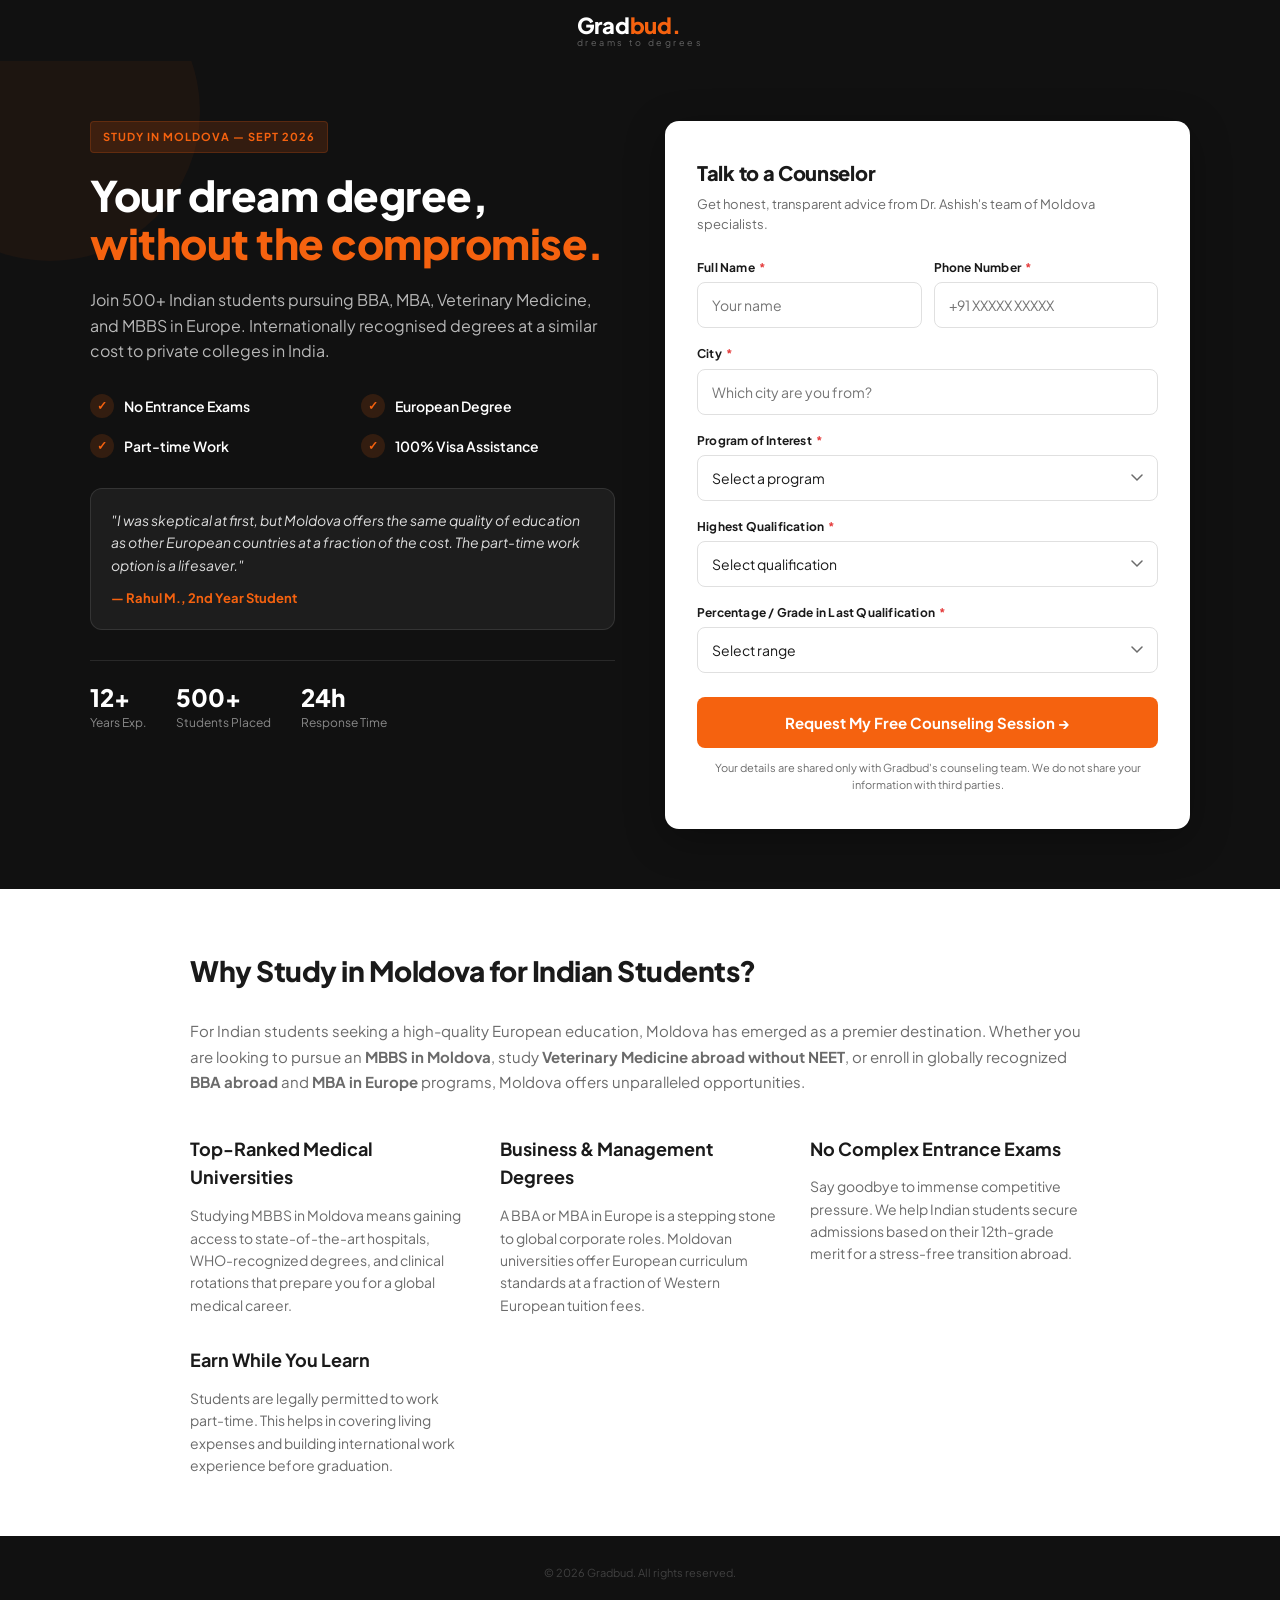
==== leadform/index.html @ ee046a9d "Initial commit of Gradbud landing page and lead forms" ====
<!DOCTYPE html>
<html lang="en">
<head>
<meta charset="UTF-8">
<meta name="viewport" content="width=device-width, initial-scale=1.0">
<title>Request Counseling — Gradbud</title>
<link href="https://fonts.googleapis.com/css2?family=Plus+Jakarta+Sans:wght@400;500;600;700;800&display=swap" rel="stylesheet">
<link rel="stylesheet" href="/style.css">
<style>
  /* Specific styles for lead form landing page */
  .landing-layout {
    display: flex;
    flex-direction: column;
    min-height: 100vh;
  }
  .landing-content {
    flex: 1;
    display: flex;
    align-items: center;
    justify-content: center;
    padding: 60px 20px;
    background: var(--dark);
    position: relative;
    overflow: hidden;
  }
  .landing-content::before {
    content: '';
    position: absolute;
    top: -100px; left: -100px;
    width: 300px; height: 300px;
    background: var(--orange);
    opacity: 0.05;
    border-radius: 50%;
  }
  .landing-grid {
    display: grid;
    grid-template-columns: 1fr;
    gap: 50px;
    max-width: 1100px;
    width: 100%;
    z-index: 1;
  }
  /* Mobile: Form first */
  .landing-text { order: 2; }
  .form-card { order: 1; }

  @media (min-width: 900px) {
    .landing-grid {
      grid-template-columns: 1fr 1fr;
      align-items: flex-start;
    }
    /* Desktop: Text left (1st), Form right (2nd) */
    .landing-text { order: 1; }
    .form-card { order: 2; }
  }
  .landing-text h1 {
    font-weight: 800;
    font-size: 42px;
    line-height: 1.15;
    color: var(--white);
    margin-bottom: 20px;
    letter-spacing: -0.5px;
  }
  .landing-text h1 em {
    font-style: normal;
    color: var(--orange);
  }
  .landing-text p.lead-desc {
    font-size: 16px;
    color: rgba(255,255,255,0.7);
    margin-bottom: 30px;
    line-height: 1.6;
  }
  .landing-trust {
    display: grid;
    grid-template-columns: 1fr 1fr;
    gap: 16px;
    margin-bottom: 30px;
  }
  .trust-point {
    display: flex;
    align-items: center;
    gap: 10px;
    color: var(--white);
    font-size: 14px;
    font-weight: 600;
  }
  .trust-icon {
    width: 24px; height: 24px;
    background: rgba(245,98,15,0.15);
    color: var(--orange);
    border-radius: 50%;
    display: flex;
    align-items: center;
    justify-content: center;
    font-size: 12px;
    flex-shrink: 0;
  }
  .testimonial-box {
    background: rgba(255,255,255,0.05);
    border: 1px solid rgba(255,255,255,0.1);
    border-radius: 12px;
    padding: 20px;
    position: relative;
  }
  .testimonial-quote {
    font-size: 14px;
    color: rgba(255,255,255,0.85);
    font-style: italic;
    line-height: 1.6;
    margin-bottom: 12px;
  }
  .testimonial-author {
    font-size: 13px;
    color: var(--orange);
    font-weight: 700;
  }
  .trust-stats {
    display: flex;
    gap: 30px;
    margin-top: 30px;
    padding-top: 24px;
    border-top: 1px solid rgba(255,255,255,0.1);
  }
  .stat {
    display: flex;
    flex-direction: column;
  }
  .stat-num {
    font-size: 24px;
    font-weight: 800;
    color: var(--white);
    line-height: 1;
    margin-bottom: 4px;
  }
  .stat-label {
    font-size: 12px;
    color: rgba(255,255,255,0.5);
  }
</style>
</head>
<body>

<div class="landing-layout">
  <!-- NAV (No links, just logo) -->
  <nav style="justify-content: center;">
    <div class="logo">
      <span class="logo-text">Grad<span>bud.</span></span>
      <span class="logo-tagline">dreams to degrees</span>
    </div>
  </nav>

  <div class="landing-content">
    <div class="landing-grid">
      
      <!-- Copy/Pitch Section -->
      <div class="landing-text">
        <div class="hero-eyebrow">Study in Moldova — Sept 2026</div>
        <h1>Your dream degree, <em>without the compromise.</em></h1>
        <p class="lead-desc">Join 500+ Indian students pursuing BBA, MBA, Veterinary Medicine, and MBBS in Europe. Internationally recognised degrees at a similar cost to private colleges in India.</p>
        
        <div class="landing-trust">
          <div class="trust-point"><div class="trust-icon">✓</div> No Entrance Exams</div>
          <div class="trust-point"><div class="trust-icon">✓</div> European Degree</div>
          <div class="trust-point"><div class="trust-icon">✓</div> Part-time Work</div>
          <div class="trust-point"><div class="trust-icon">✓</div> 100% Visa Assistance</div>
        </div>

        <div class="testimonial-box">
          <p class="testimonial-quote">"I was skeptical at first, but Moldova offers the same quality of education as other European countries at a fraction of the cost. The part-time work option is a lifesaver."</p>
          <div class="testimonial-author">— Rahul M., 2nd Year Student</div>
        </div>

        <div class="trust-stats">
          <div class="stat">
            <div class="stat-num">12+</div>
            <div class="stat-label">Years Exp.</div>
          </div>
          <div class="stat">
            <div class="stat-num">500+</div>
            <div class="stat-label">Students Placed</div>
          </div>
          <div class="stat">
            <div class="stat-num">24h</div>
            <div class="stat-label">Response Time</div>
          </div>
        </div>
      </div>

      <!-- Form Section -->
      <div class="form-card" style="box-shadow: 0 10px 40px rgba(0,0,0,0.3); border: none;">
        <div class="form-title">Talk to a Counselor</div>
        <p class="form-sub">Get honest, transparent advice from Dr. Ashish's team of Moldova specialists.</p>

        <form id="leadForm">
          <div class="form-fields">

            <div class="form-row">
              <div class="form-group">
                <label class="form-label">Full Name <span class="req">*</span></label>
                <input type="text" name="name" placeholder="Your name" required>
              </div>
              <div class="form-group">
                <label class="form-label">Phone Number <span class="req">*</span></label>
                <input type="tel" name="phone" placeholder="+91 XXXXX XXXXX" required>
              </div>
            </div>

            <div class="form-group">
              <label class="form-label">City <span class="req">*</span></label>
              <input type="text" name="city" placeholder="Which city are you from?" required>
            </div>

            <div class="form-group">
              <label class="form-label">Program of Interest <span class="req">*</span></label>
              <select name="program" id="programSelect" required onchange="handleProgramChange(this)">
                <option value="">Select a program</option>
                <option value="BBA in Moldova">BBA in Moldova</option>
                <option value="MBA in Moldova">MBA in Moldova</option>
                <option value="Veterinary Medicine in Moldova">Veterinary Medicine in Moldova</option>
                <option value="MBBS in Moldova">MBBS in Moldova</option>
                <option value="other">Other — I'll specify below</option>
              </select>
              <div class="other-course-field" id="otherCourseField">
                <input type="text" name="other_program" placeholder="Please specify course and country">
              </div>
            </div>

            <div class="form-group">
              <label class="form-label">Highest Qualification <span class="req">*</span></label>
              <select name="qualification" required>
                <option value="">Select qualification</option>
                <option value="10th">10th (SSLC)</option>
                <option value="12th">12th (Plus Two / HSE)</option>
                <option value="diploma">Diploma</option>
                <option value="degree">Degree (Undergraduate)</option>
                <option value="postgraduate">Postgraduate</option>
                <option value="other">Other</option>
              </select>
            </div>

            <div class="form-group">
              <label class="form-label">Percentage / Grade in Last Qualification <span class="req">*</span></label>
              <select name="marks" required>
                <option value="">Select range</option>
                <option value="90+">90% and above</option>
                <option value="80-90">80% – 90%</option>
                <option value="70-80">70% – 80%</option>
                <option value="60-70">60% – 70%</option>
                <option value="below-60">Below 60%</option>
                <option value="not-complete">Still studying — results not yet complete</option>
              </select>
            </div>

            <button type="submit" class="submit-btn">Request My Free Counseling Session →</button>
            <p class="form-privacy">Your details are shared only with Gradbud's counseling team. We do not share your information with third parties.</p>
          </div>
        </form>
      </div>

    </div>
  </div>

  <!-- SEO / ADS RELEVANCY CONTENT -->
  <section class="seo-section" style="background: var(--white); padding: 60px 20px;">
    <div style="max-width: 900px; margin: 0 auto;">
      <h2 style="font-weight: 800; font-size: 28px; color: var(--black); margin-bottom: 24px; letter-spacing: -0.5px;">Why Study in Moldova for Indian Students?</h2>
      <p style="font-size: 15px; color: var(--muted); line-height: 1.7; margin-bottom: 20px;">
        For Indian students seeking a high-quality European education, Moldova has emerged as a premier destination. Whether you are looking to pursue an <strong>MBBS in Moldova</strong>, study <strong>Veterinary Medicine abroad without NEET</strong>, or enroll in globally recognized <strong>BBA abroad</strong> and <strong>MBA in Europe</strong> programs, Moldova offers unparalleled opportunities.
      </p>
      
      <div style="display: grid; grid-template-columns: repeat(auto-fit, minmax(280px, 1fr)); gap: 30px; margin-top: 40px;">
        <div>
          <h3 style="font-size: 18px; font-weight: 700; color: var(--black); margin-bottom: 12px;">Top-Ranked Medical Universities</h3>
          <p style="font-size: 14px; color: var(--muted); line-height: 1.6;">Studying MBBS in Moldova means gaining access to state-of-the-art hospitals, WHO-recognized degrees, and clinical rotations that prepare you for a global medical career.</p>
        </div>
        <div>
          <h3 style="font-size: 18px; font-weight: 700; color: var(--black); margin-bottom: 12px;">Business & Management Degrees</h3>
          <p style="font-size: 14px; color: var(--muted); line-height: 1.6;">A BBA or MBA in Europe is a stepping stone to global corporate roles. Moldovan universities offer European curriculum standards at a fraction of Western European tuition fees.</p>
        </div>
        <div>
          <h3 style="font-size: 18px; font-weight: 700; color: var(--black); margin-bottom: 12px;">No Complex Entrance Exams</h3>
          <p style="font-size: 14px; color: var(--muted); line-height: 1.6;">Say goodbye to immense competitive pressure. We help Indian students secure admissions based on their 12th-grade merit for a stress-free transition abroad.</p>
        </div>
        <div>
          <h3 style="font-size: 18px; font-weight: 700; color: var(--black); margin-bottom: 12px;">Earn While You Learn</h3>
          <p style="font-size: 14px; color: var(--muted); line-height: 1.6;">Students are legally permitted to work part-time. This helps in covering living expenses and building international work experience before graduation.</p>
        </div>
      </div>
    </div>
  </section>

  <!-- FOOTER -->
  <footer>
    <div class="footer-copy">© 2026 Gradbud. All rights reserved.</div>
  </footer>
</div>

<script>
  function handleProgramChange(select) {
    const otherField = document.getElementById('otherCourseField');
    if (select.value === 'other') {
      otherField.classList.add('visible');
      otherField.querySelector('input').required = true;
    } else {
      otherField.classList.remove('visible');
      otherField.querySelector('input').required = false;
    }
  }

  document.getElementById('leadForm').addEventListener('submit', async function(e) {
    e.preventDefault();
    const form = e.target;
    const data = new FormData(form);
    const btn = form.querySelector('.submit-btn');
    btn.textContent = 'Sending...';
    btn.disabled = true;

    try {
      const response = await fetch('https://formspree.io/f/xwvdodrz', {
        method: 'POST',
        body: data,
        headers: { 'Accept': 'application/json' }
      });

      if (response.ok) {
        // Redirect to thank you page on success (clean URL)
        window.location.href = '/thankyou';
      } else {
        btn.textContent = 'Request My Free Counseling Session →';
        btn.disabled = false;
        alert('Something went wrong. Please try again.');
      }
    } catch (error) {
      btn.textContent = 'Request My Free Counseling Session →';
      btn.disabled = false;
      alert('Something went wrong. Please try again.');
    }
  });
</script>

</body>
</html>
---- style.css ----
*, *::before, *::after { box-sizing: border-box; margin: 0; padding: 0; }

:root {
  --black: #1A1A1A;
  --dark: #111111;
  --orange: #F5620F;
  --white: #FFFFFF;
  --off-white: #F7F7F7;
  --muted: #6B6B6B;
  --border: #E0E0E0;
  --error: #E53E3E;
}

html { scroll-behavior: smooth; scroll-padding-top: 70px; }

body {
  font-family: 'Plus Jakarta Sans', sans-serif;
  background: var(--off-white);
  color: var(--black);
  font-size: 16px;
  line-height: 1.6;
  -webkit-font-smoothing: antialiased;
  overflow-x: hidden;
}

/* NAV */
nav {
  background: var(--dark);
  padding: 14px 20px;
  display: flex;
  align-items: center;
  justify-content: space-between;
  position: sticky;
  top: 0;
  z-index: 100;
}

.logo { line-height: 1; }

.logo-text {
  font-weight: 800;
  font-size: 22px;
  color: var(--white);
  letter-spacing: -0.3px;
  display: block;
}

.logo-text span { color: var(--orange); }

.logo-tagline {
  font-size: 9px;
  letter-spacing: 2.5px;
  color: rgba(255,255,255,0.35);
  text-transform: lowercase;
  display: block;
  margin-top: 2px;
}

.nav-cta {
  background: var(--orange);
  color: var(--white);
  font-weight: 700;
  font-size: 13px;
  padding: 10px 16px;
  border-radius: 6px;
  text-decoration: none;
  white-space: nowrap;
  flex-shrink: 0;
}

/* HERO */
.hero {
  background: var(--dark);
  padding: 40px 20px 52px;
  position: relative;
  overflow: hidden;
}

.hero::before {
  content: '';
  position: absolute;
  top: -60px; right: -60px;
  width: 240px; height: 240px;
  background: var(--orange);
  opacity: 0.05;
  border-radius: 50%;
}

.hero-eyebrow {
  display: inline-block;
  background: rgba(245,98,15,0.15);
  color: var(--orange);
  font-size: 11px;
  font-weight: 700;
  letter-spacing: 1px;
  text-transform: uppercase;
  padding: 6px 12px;
  border-radius: 4px;
  margin-bottom: 18px;
  border: 1px solid rgba(245,98,15,0.2);
}

.hero h1 {
  font-weight: 800;
  font-size: 30px;
  line-height: 1.15;
  color: var(--white);
  margin-bottom: 16px;
  letter-spacing: -0.5px;
}

.hero h1 em {
  font-style: normal;
  color: var(--orange);
}

.hero-sub {
  font-size: 15px;
  color: rgba(255,255,255,0.65);
  margin-bottom: 32px;
  line-height: 1.7;
}

.btn-primary {
  display: block;
  width: 100%;
  background: var(--orange);
  color: var(--white);
  font-weight: 700;
  font-size: 15px;
  padding: 17px 24px;
  border-radius: 8px;
  text-align: center;
  text-decoration: none;
  border: none;
  cursor: pointer;
  font-family: 'Plus Jakarta Sans', sans-serif;
}

/* TRUST BAR */
.trust-bar {
  background: #1e1e1e;
  padding: 14px 20px;
  display: flex;
  flex-wrap: wrap;
  gap: 10px 16px;
  justify-content: center;
  border-top: 1px solid rgba(255,255,255,0.06);
}

.trust-item {
  color: rgba(255,255,255,0.75);
  font-size: 12px;
  font-weight: 500;
  display: flex;
  align-items: center;
  gap: 6px;
}

.trust-dot {
  width: 5px; height: 5px;
  border-radius: 50%;
  background: var(--orange);
  flex-shrink: 0;
}

/* SECTIONS */
.section { padding: 44px 20px; }

.section-label {
  font-size: 11px;
  font-weight: 700;
  letter-spacing: 1.5px;
  text-transform: uppercase;
  color: var(--orange);
  margin-bottom: 10px;
}

.section-title {
  font-weight: 800;
  font-size: 22px;
  line-height: 1.25;
  color: var(--black);
  margin-bottom: 8px;
  letter-spacing: -0.3px;
}

.section-sub {
  font-size: 14px;
  color: var(--muted);
  margin-bottom: 24px;
  line-height: 1.65;
}

/* HIGHLIGHTS */
.highlights-grid {
  display: flex;
  flex-direction: column;
  gap: 10px;
}

.highlight-card {
  background: var(--white);
  border: 1px solid var(--border);
  border-radius: 10px;
  padding: 18px;
  display: flex;
  gap: 14px;
  align-items: flex-start;
}

.highlight-icon {
  width: 40px; height: 40px;
  background: rgba(245,98,15,0.08);
  border-radius: 8px;
  display: flex;
  align-items: center;
  justify-content: center;
  font-size: 18px;
  flex-shrink: 0;
}

.highlight-title {
  font-weight: 700;
  font-size: 14px;
  color: var(--black);
  margin-bottom: 3px;
}

.highlight-desc {
  font-size: 13px;
  color: var(--muted);
  line-height: 1.55;
}

/* PART TIME BANNER */
.parttime-banner {
  background: var(--orange);
  border-radius: 10px;
  padding: 20px;
  margin-top: 14px;
  display: flex;
  gap: 14px;
  align-items: flex-start;
}

.parttime-icon { font-size: 24px; flex-shrink: 0; margin-top: 2px; }

.parttime-title {
  font-weight: 700;
  font-size: 15px;
  color: var(--white);
  margin-bottom: 6px;
  line-height: 1.3;
}

.parttime-desc {
  font-size: 13px;
  color: rgba(255,255,255,0.85);
  line-height: 1.6;
}

/* REALITY CHECK */
.reality-section {
  background: var(--dark);
  padding: 44px 20px;
}

.reality-section .section-label { color: rgba(245,98,15,0.8); }
.reality-section .section-title { color: var(--white); }
.reality-section .section-sub { color: rgba(255,255,255,0.55); }

.reality-grid {
  display: flex;
  flex-direction: column;
  gap: 10px;
}

.reality-card {
  background: rgba(255,255,255,0.05);
  border: 1px solid rgba(255,255,255,0.09);
  border-radius: 10px;
  padding: 16px 18px;
  display: flex;
  gap: 12px;
  align-items: flex-start;
}

.reality-check {
  color: var(--orange);
  font-size: 16px;
  margin-top: 1px;
  flex-shrink: 0;
  font-weight: 700;
}

.reality-text {
  font-size: 13px;
  color: rgba(255,255,255,0.75);
  line-height: 1.6;
}

.reality-text strong {
  color: var(--white);
  font-weight: 700;
  display: block;
  margin-bottom: 3px;
  font-size: 14px;
}

/* VIDEO SLIDER */
.video-section {
  padding: 44px 0 44px 20px;
  background: var(--off-white);
  overflow: hidden;
}

.video-section-header {
  padding-right: 20px;
  margin-bottom: 20px;
}

.video-slider {
  display: flex;
  gap: 14px;
  overflow-x: auto;
  padding-right: 20px;
  padding-bottom: 4px;
  scroll-snap-type: x mandatory;
  -webkit-overflow-scrolling: touch;
  scrollbar-width: none;
}

.video-slider::-webkit-scrollbar { display: none; }

.video-slide {
  flex: 0 0 72vw;
  max-width: 280px;
  scroll-snap-align: start;
  border-radius: 12px;
  overflow: hidden;
  position: relative;
  background: var(--black);
  aspect-ratio: 9/16;
}

.video-slide video {
  width: 100%;
  height: 100%;
  object-fit: cover;
  display: block;
  border-radius: 12px;
}

.video-label {
  position: absolute;
  top: 12px;
  left: 12px;
  right: 12px;
  background: rgba(0,0,0,0.65);
  color: white;
  font-size: 12px;
  font-weight: 500;
  padding: 7px 10px;
  border-radius: 6px;
  backdrop-filter: blur(4px);
  pointer-events: none;
}

.slider-hint {
  font-size: 12px;
  color: var(--muted);
  margin-top: 12px;
  padding-right: 20px;
  display: flex;
  align-items: center;
  gap: 6px;
}

/* PROCESS */
.process-section {
  padding: 44px 20px;
  background: var(--white);
}

.process-steps { display: flex; flex-direction: column; margin-top: 24px; }

.process-step {
  display: flex;
  gap: 16px;
  padding-bottom: 24px;
}

.process-step:last-child { padding-bottom: 0; }

.step-left {
  display: flex;
  flex-direction: column;
  align-items: center;
  flex-shrink: 0;
}

.step-num {
  width: 34px; height: 34px;
  background: var(--orange);
  color: var(--white);
  border-radius: 50%;
  display: flex;
  align-items: center;
  justify-content: center;
  font-weight: 700;
  font-size: 13px;
  flex-shrink: 0;
}

.step-line {
  width: 2px;
  flex: 1;
  background: var(--border);
  margin-top: 6px;
}

.process-step:last-child .step-line { display: none; }

.step-content { padding-top: 5px; }

.step-title {
  font-weight: 700;
  font-size: 14px;
  color: var(--black);
  margin-bottom: 3px;
}

.step-desc {
  font-size: 13px;
  color: var(--muted);
  line-height: 1.6;
}

/* COUNSELOR */
.counselor-section {
  background: var(--dark);
  padding: 44px 20px;
}

.counselor-section .section-label { color: rgba(245,98,15,0.8); }
.counselor-section .section-title { color: var(--white); }

.counselor-card {
  background: rgba(255,255,255,0.06);
  border: 1px solid rgba(255,255,255,0.1);
  border-radius: 12px;
  padding: 22px;
  margin-top: 20px;
}

.counselor-name {
  font-weight: 800;
  font-size: 18px;
  color: var(--white);
  margin-bottom: 3px;
}

.counselor-role {
  font-size: 12px;
  color: var(--orange);
  font-weight: 600;
  margin-bottom: 14px;
  letter-spacing: 0.3px;
}

.counselor-bio {
  font-size: 13px;
  color: rgba(255,255,255,0.65);
  line-height: 1.7;
  margin-bottom: 18px;
}

.counselor-stats {
  display: grid;
  grid-template-columns: 1fr 1fr;
  gap: 8px;
}

.counselor-stat {
  background: rgba(255,255,255,0.05);
  border-radius: 8px;
  padding: 12px;
  text-align: center;
}

.stat-num {
  font-weight: 800;
  font-size: 20px;
  color: var(--orange);
  display: block;
}

.stat-label {
  font-size: 11px;
  color: rgba(255,255,255,0.5);
  margin-top: 2px;
  line-height: 1.4;
}

/* FORM */
.form-section {
  padding: 44px 20px;
  background: var(--off-white);
}

.form-card {
  background: var(--white);
  border-radius: 14px;
  padding: 24px 20px;
  border: 1px solid var(--border);
  box-shadow: 0 4px 20px rgba(0,0,0,0.05);
}

.form-title {
  font-weight: 800;
  font-size: 20px;
  color: var(--black);
  margin-bottom: 5px;
  letter-spacing: -0.3px;
}

.form-sub {
  font-size: 13px;
  color: var(--muted);
  margin-bottom: 24px;
  line-height: 1.55;
}

.form-group { margin-bottom: 16px; }

.form-label {
  display: block;
  font-size: 12px;
  font-weight: 700;
  color: var(--black);
  margin-bottom: 5px;
  letter-spacing: 0.2px;
}

.form-label .req { color: var(--error); margin-left: 2px; }

input, select {
  width: 100%;
  padding: 13px 14px;
  border: 1.5px solid var(--border);
  border-radius: 8px;
  font-family: 'Plus Jakarta Sans', sans-serif;
  font-size: 14px;
  color: var(--black);
  background: var(--white);
  transition: border-color 0.2s;
  appearance: none;
  -webkit-appearance: none;
}

input:focus, select:focus {
  outline: none;
  border-color: var(--orange);
}

select {
  background-image: url("data:image/svg+xml,%3Csvg xmlns='http://www.w3.org/2000/svg' width='12' height='8' viewBox='0 0 12 8'%3E%3Cpath d='M1 1l5 5 5-5' stroke='%236B6B6B' stroke-width='1.5' fill='none' stroke-linecap='round'/%3E%3C/svg%3E");
  background-repeat: no-repeat;
  background-position: right 14px center;
  padding-right: 40px;
  cursor: pointer;
}

.form-row {
  display: grid;
  grid-template-columns: 1fr 1fr;
  gap: 12px;
}

.other-course-field { display: none; margin-top: 10px; }
.other-course-field.visible { display: block; }

.marks-note {
  font-size: 11px;
  color: var(--muted);
  margin-top: 5px;
}

.intake-options {
  display: flex;
  flex-direction: column;
  gap: 8px;
}

.intake-option {
  border: 1.5px solid var(--border);
  border-radius: 8px;
  padding: 12px 14px;
  cursor: pointer;
  display: flex;
  align-items: flex-start;
  gap: 10px;
  transition: border-color 0.2s, background 0.2s;
}

.intake-option:has(input:checked) {
  border-color: var(--orange);
  background: rgba(245,98,15,0.04);
}

.intake-option input[type="radio"] {
  width: 16px; height: 16px;
  margin: 0; padding: 0;
  flex-shrink: 0;
  accent-color: var(--orange);
  margin-top: 2px;
}

.intake-name {
  font-weight: 700;
  font-size: 13px;
  color: var(--black);
  display: block;
}

.intake-badge {
  display: inline-block;
  background: var(--orange);
  color: white;
  font-size: 9px;
  font-weight: 700;
  padding: 2px 6px;
  border-radius: 3px;
  margin-left: 5px;
  letter-spacing: 0.3px;
}

.intake-note {
  font-size: 11px;
  color: var(--muted);
  margin-top: 2px;
  display: block;
}

.submit-btn {
  width: 100%;
  background: var(--orange);
  color: var(--white);
  font-family: 'Plus Jakarta Sans', sans-serif;
  font-weight: 700;
  font-size: 15px;
  padding: 16px;
  border-radius: 8px;
  border: none;
  cursor: pointer;
  margin-top: 8px;
}

.submit-btn:disabled {
  opacity: 0.7;
  cursor: not-allowed;
}

.form-privacy {
  font-size: 11px;
  color: var(--muted);
  text-align: center;
  margin-top: 12px;
  line-height: 1.5;
}

/* SUCCESS */
.success-state { display: none; text-align: center; padding: 36px 16px; }
.success-state.visible { display: block; }
.form-fields.hidden { display: none; }

.success-icon { font-size: 44px; margin-bottom: 14px; }

.success-title {
  font-weight: 800;
  font-size: 20px;
  color: var(--black);
  margin-bottom: 8px;
}

.success-sub {
  font-size: 13px;
  color: var(--muted);
  line-height: 1.6;
}

/* FOOTER */
footer {
  background: var(--dark);
  padding: 28px 20px;
  text-align: center;
}

.footer-logo {
  font-weight: 800;
  font-size: 20px;
  color: var(--white);
  margin-bottom: 2px;
}

.footer-logo span { color: var(--orange); }

.footer-tagline {
  font-size: 9px;
  color: rgba(255,255,255,0.3);
  letter-spacing: 2px;
  text-transform: lowercase;
  margin-bottom: 16px;
}

.footer-links {
  display: flex;
  justify-content: center;
  gap: 16px;
  margin-bottom: 14px;
}

.footer-links a {
  font-size: 12px;
  color: rgba(255,255,255,0.4);
  text-decoration: none;
}

.footer-copy {
  font-size: 11px;
  color: rgba(255,255,255,0.2);
}

/* RESPONSIVE */
@media (max-width: 360px) {
  .form-row { grid-template-columns: 1fr; }
  .hero h1 { font-size: 26px; }
  .video-slide { flex: 0 0 82vw; }
}

@media (min-width: 480px) {
  .hero h1 { font-size: 36px; }
  .video-slide { flex: 0 0 60vw; max-width: 260px; }
}

@media (min-width: 768px) {
  .hero { padding: 64px 40px 72px; }
  .hero h1 { font-size: 48px; }
  .section { padding: 60px 40px; }
  .highlights-grid { display: grid; grid-template-columns: 1fr 1fr; gap: 14px; }
  .reality-grid { display: grid; grid-template-columns: 1fr 1fr; gap: 12px; }
  .video-section { padding: 60px 0 60px 40px; }
  .video-slide { flex: 0 0 260px; max-width: 260px; }
  .form-card { padding: 36px 32px; }
  .counselor-section { padding: 60px 40px; }
  .process-section { padding: 60px 40px; }
  .reality-section { padding: 60px 40px; }
}

@media (prefers-reduced-motion: reduce) {
  * { transition: none !important; scroll-behavior: auto !important; }
}
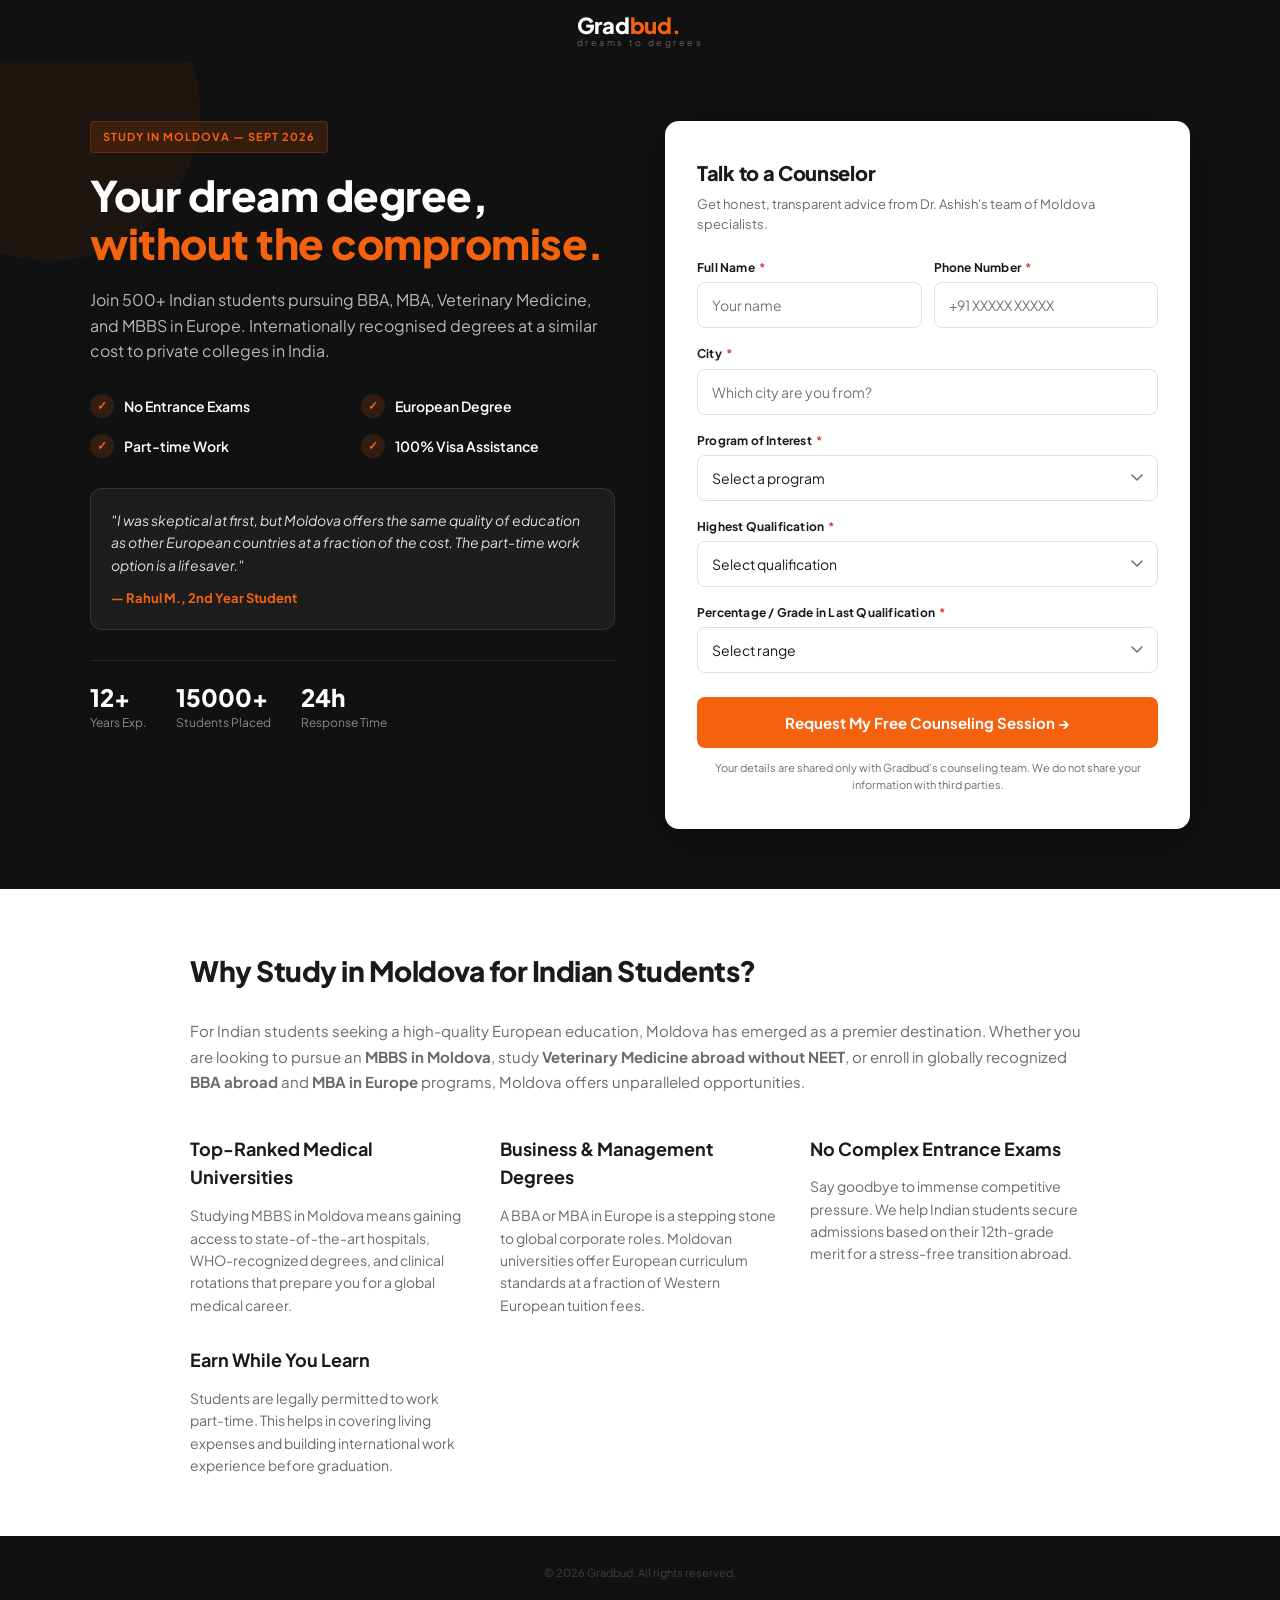
==== commit 7743dc12: "Update Students Placed stat to 15000+ on leadform page" ====
--- a/leadform/index.html
+++ b/leadform/index.html
@@ -177,7 +177,7 @@
             <div class="stat-label">Years Exp.</div>
           </div>
           <div class="stat">
-            <div class="stat-num">500+</div>
+            <div class="stat-num">15000+</div>
             <div class="stat-label">Students Placed</div>
           </div>
           <div class="stat">
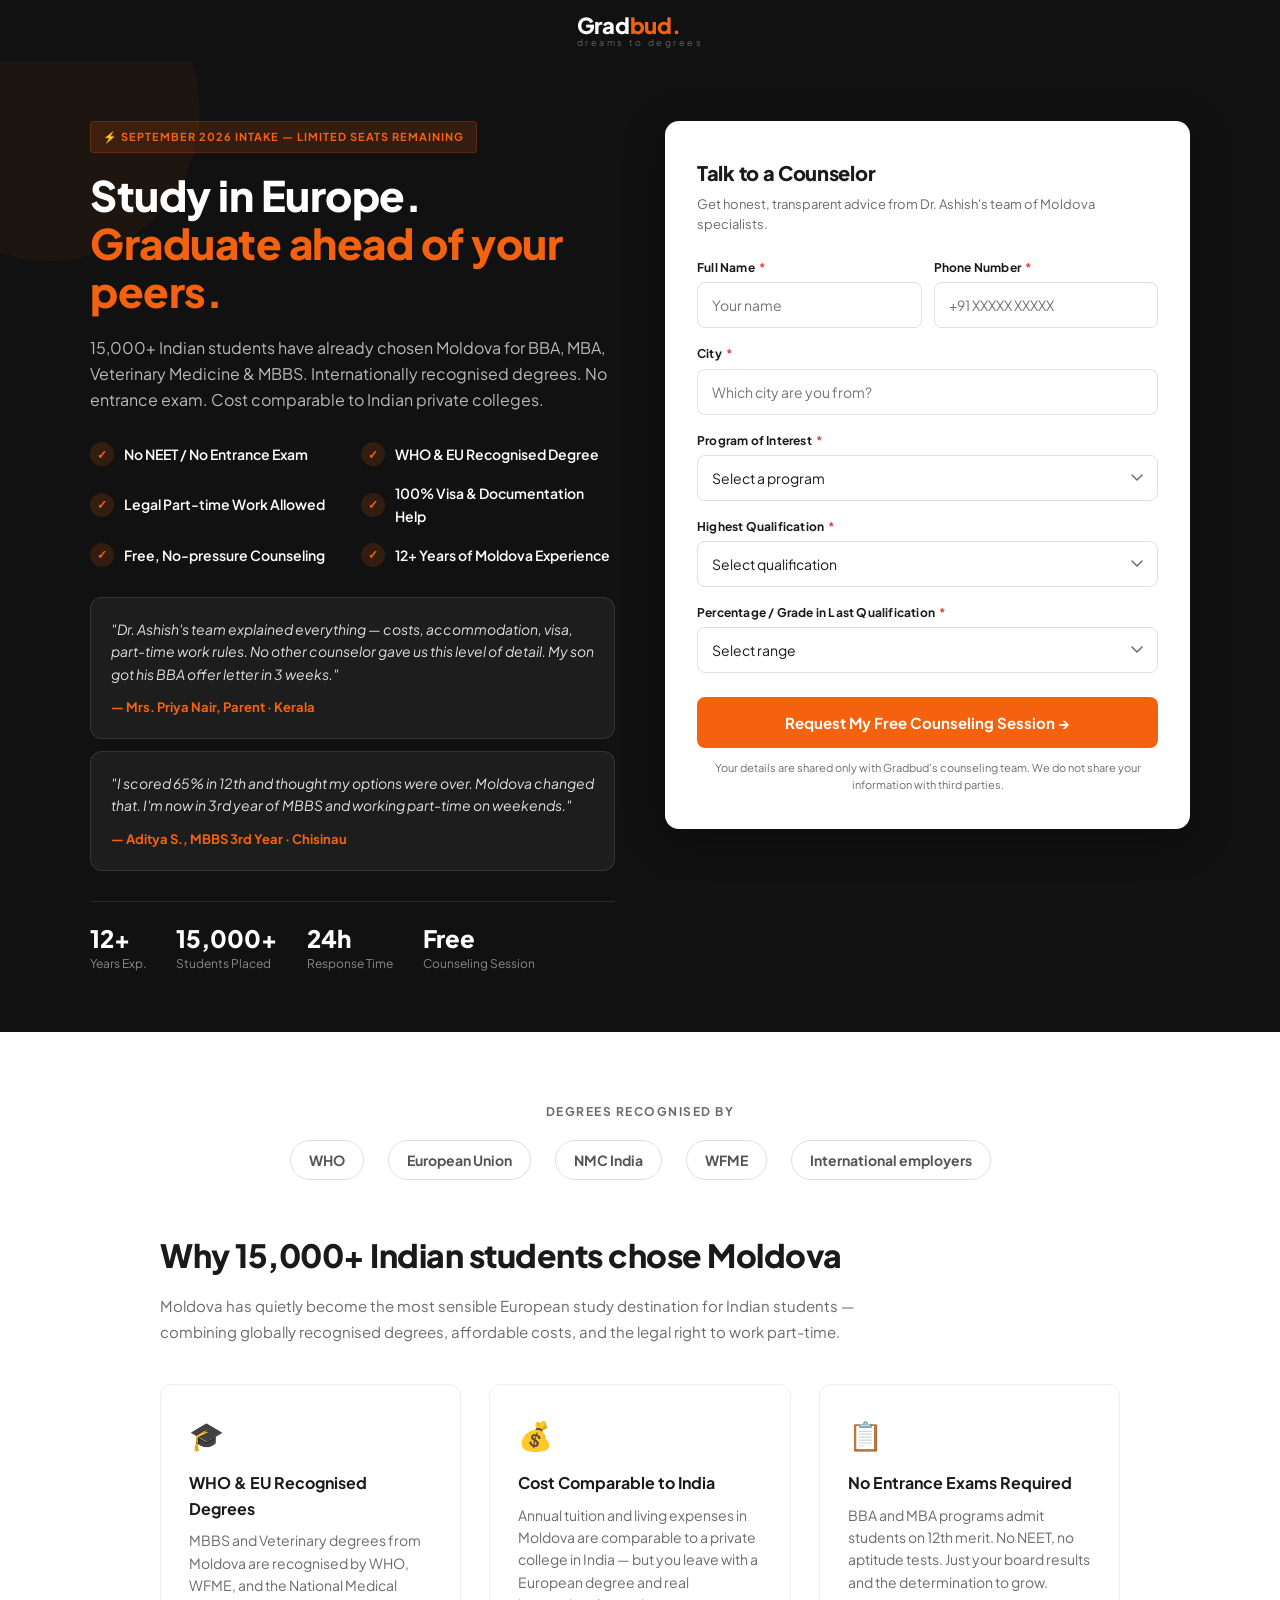
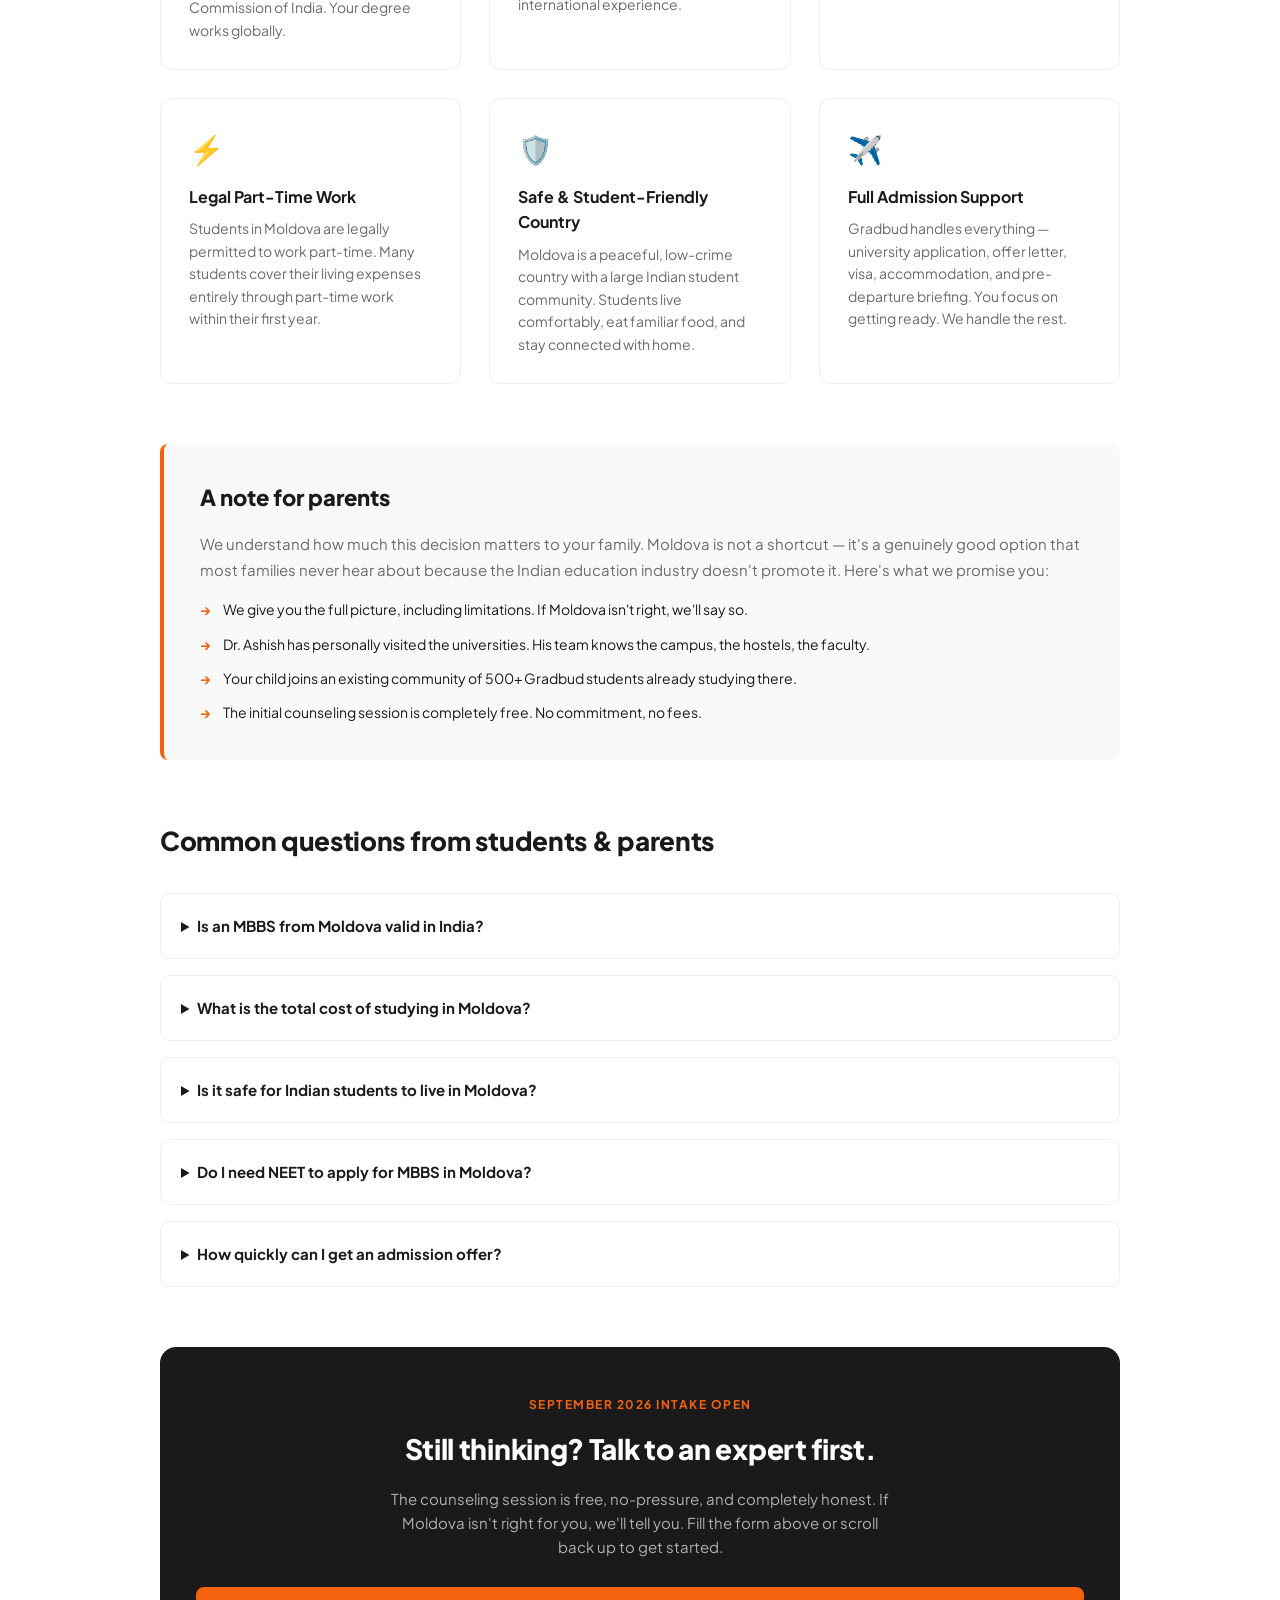
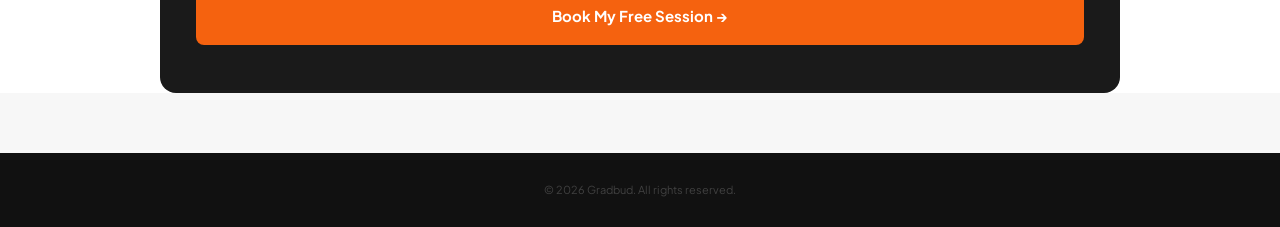
==== commit 40b82b5e: "Add rich trust content, FAQ, parent section, student quotes, recognitions bar, and redesigned thank-" ====
--- a/leadform/index.html
+++ b/leadform/index.html
@@ -4,8 +4,23 @@
 <meta charset="UTF-8">
 <meta name="viewport" content="width=device-width, initial-scale=1.0">
 <title>Request Counseling — Gradbud</title>
+<meta name="description" content="Talk to Dr. Ashish's team about studying MBBS, BBA, or MBA in Moldova. Get honest, transparent advice for Indian students.">
+<meta name="keywords" content="study in Moldova counseling, MBBS in Moldova admission, Gradbud contact, study abroad consultation">
+<meta property="og:title" content="Request Free Counseling — Gradbud">
+<meta property="og:description" content="Get honest advice on studying in Moldova. No entrance exams, European degrees, and part-time work options.">
+<meta property="og:type" content="website">
+<meta property="og:url" content="https://gradbud.example.com/leadform">
 <link href="https://fonts.googleapis.com/css2?family=Plus+Jakarta+Sans:wght@400;500;600;700;800&display=swap" rel="stylesheet">
 <link rel="stylesheet" href="/style.css">
+<script type="application/ld+json">
+{
+  "@context": "https://schema.org",
+  "@type": "ContactPage",
+  "name": "Contact Gradbud Counseling Team",
+  "description": "Request a free counseling session to discuss studying in Moldova.",
+  "url": "https://gradbud.example.com/leadform"
+}
+</script>
 <style>
   /* Specific styles for lead form landing page */
   .landing-layout {
@@ -150,25 +165,33 @@
     </div>
   </nav>
 
+  <main>
   <div class="landing-content">
     <div class="landing-grid">
       
       <!-- Copy/Pitch Section -->
       <div class="landing-text">
-        <div class="hero-eyebrow">Study in Moldova — Sept 2026</div>
-        <h1>Your dream degree, <em>without the compromise.</em></h1>
-        <p class="lead-desc">Join 500+ Indian students pursuing BBA, MBA, Veterinary Medicine, and MBBS in Europe. Internationally recognised degrees at a similar cost to private colleges in India.</p>
+        <div class="hero-eyebrow">⚡ September 2026 Intake — Limited Seats Remaining</div>
+        <h1>Study in Europe. <em>Graduate ahead of your peers.</em></h1>
+        <p class="lead-desc">15,000+ Indian students have already chosen Moldova for BBA, MBA, Veterinary Medicine &amp; MBBS. Internationally recognised degrees. No entrance exam. Cost comparable to Indian private colleges.</p>
         
         <div class="landing-trust">
-          <div class="trust-point"><div class="trust-icon">✓</div> No Entrance Exams</div>
-          <div class="trust-point"><div class="trust-icon">✓</div> European Degree</div>
-          <div class="trust-point"><div class="trust-icon">✓</div> Part-time Work</div>
-          <div class="trust-point"><div class="trust-icon">✓</div> 100% Visa Assistance</div>
-        </div>
-
-        <div class="testimonial-box">
-          <p class="testimonial-quote">"I was skeptical at first, but Moldova offers the same quality of education as other European countries at a fraction of the cost. The part-time work option is a lifesaver."</p>
-          <div class="testimonial-author">— Rahul M., 2nd Year Student</div>
+          <div class="trust-point"><div class="trust-icon">✓</div> No NEET / No Entrance Exam</div>
+          <div class="trust-point"><div class="trust-icon">✓</div> WHO &amp; EU Recognised Degree</div>
+          <div class="trust-point"><div class="trust-icon">✓</div> Legal Part-time Work Allowed</div>
+          <div class="trust-point"><div class="trust-icon">✓</div> 100% Visa &amp; Documentation Help</div>
+          <div class="trust-point"><div class="trust-icon">✓</div> Free, No-pressure Counseling</div>
+          <div class="trust-point"><div class="trust-icon">✓</div> 12+ Years of Moldova Experience</div>
+        </div>
+
+        <div class="testimonial-box" style="margin-top: 24px;">
+          <p class="testimonial-quote">"Dr. Ashish's team explained everything — costs, accommodation, visa, part-time work rules. No other counselor gave us this level of detail. My son got his BBA offer letter in 3 weeks."</p>
+          <div class="testimonial-author">— Mrs. Priya Nair, Parent · Kerala</div>
+        </div>
+
+        <div class="testimonial-box" style="margin-top: 12px;">
+          <p class="testimonial-quote">"I scored 65% in 12th and thought my options were over. Moldova changed that. I'm now in 3rd year of MBBS and working part-time on weekends."</p>
+          <div class="testimonial-author">— Aditya S., MBBS 3rd Year · Chisinau</div>
         </div>
 
         <div class="trust-stats">
@@ -177,12 +200,16 @@
             <div class="stat-label">Years Exp.</div>
           </div>
           <div class="stat">
-            <div class="stat-num">15000+</div>
+            <div class="stat-num">15,000+</div>
             <div class="stat-label">Students Placed</div>
           </div>
           <div class="stat">
             <div class="stat-num">24h</div>
             <div class="stat-label">Response Time</div>
+          </div>
+          <div class="stat">
+            <div class="stat-num">Free</div>
+            <div class="stat-label">Counseling Session</div>
           </div>
         </div>
       </div>
@@ -261,34 +288,107 @@
     </div>
   </div>
 
-  <!-- SEO / ADS RELEVANCY CONTENT -->
-  <section class="seo-section" style="background: var(--white); padding: 60px 20px;">
-    <div style="max-width: 900px; margin: 0 auto;">
-      <h2 style="font-weight: 800; font-size: 28px; color: var(--black); margin-bottom: 24px; letter-spacing: -0.5px;">Why Study in Moldova for Indian Students?</h2>
-      <p style="font-size: 15px; color: var(--muted); line-height: 1.7; margin-bottom: 20px;">
-        For Indian students seeking a high-quality European education, Moldova has emerged as a premier destination. Whether you are looking to pursue an <strong>MBBS in Moldova</strong>, study <strong>Veterinary Medicine abroad without NEET</strong>, or enroll in globally recognized <strong>BBA abroad</strong> and <strong>MBA in Europe</strong> programs, Moldova offers unparalleled opportunities.
-      </p>
-      
-      <div style="display: grid; grid-template-columns: repeat(auto-fit, minmax(280px, 1fr)); gap: 30px; margin-top: 40px;">
-        <div>
-          <h3 style="font-size: 18px; font-weight: 700; color: var(--black); margin-bottom: 12px;">Top-Ranked Medical Universities</h3>
-          <p style="font-size: 14px; color: var(--muted); line-height: 1.6;">Studying MBBS in Moldova means gaining access to state-of-the-art hospitals, WHO-recognized degrees, and clinical rotations that prepare you for a global medical career.</p>
-        </div>
-        <div>
-          <h3 style="font-size: 18px; font-weight: 700; color: var(--black); margin-bottom: 12px;">Business & Management Degrees</h3>
-          <p style="font-size: 14px; color: var(--muted); line-height: 1.6;">A BBA or MBA in Europe is a stepping stone to global corporate roles. Moldovan universities offer European curriculum standards at a fraction of Western European tuition fees.</p>
-        </div>
-        <div>
-          <h3 style="font-size: 18px; font-weight: 700; color: var(--black); margin-bottom: 12px;">No Complex Entrance Exams</h3>
-          <p style="font-size: 14px; color: var(--muted); line-height: 1.6;">Say goodbye to immense competitive pressure. We help Indian students secure admissions based on their 12th-grade merit for a stress-free transition abroad.</p>
-        </div>
-        <div>
-          <h3 style="font-size: 18px; font-weight: 700; color: var(--black); margin-bottom: 12px;">Earn While You Learn</h3>
-          <p style="font-size: 14px; color: var(--muted); line-height: 1.6;">Students are legally permitted to work part-time. This helps in covering living expenses and building international work experience before graduation.</p>
-        </div>
-      </div>
+  <!-- TRUST CONTENT SECTION -->
+  <section style="background: var(--white); padding: 70px 20px 0;">
+    <div style="max-width: 960px; margin: 0 auto;">
+
+      <!-- Recognitions bar -->
+      <div style="text-align: center; margin-bottom: 50px;">
+        <p style="font-size: 12px; font-weight: 700; letter-spacing: 1.5px; color: var(--muted); text-transform: uppercase; margin-bottom: 18px;">Degrees Recognised By</p>
+        <div style="display: flex; flex-wrap: wrap; justify-content: center; gap: 24px; align-items: center;">
+          <span style="font-size: 14px; font-weight: 700; color: #555; padding: 8px 18px; border: 1.5px solid #e0e0e0; border-radius: 30px;">WHO</span>
+          <span style="font-size: 14px; font-weight: 700; color: #555; padding: 8px 18px; border: 1.5px solid #e0e0e0; border-radius: 30px;">European Union</span>
+          <span style="font-size: 14px; font-weight: 700; color: #555; padding: 8px 18px; border: 1.5px solid #e0e0e0; border-radius: 30px;">NMC India</span>
+          <span style="font-size: 14px; font-weight: 700; color: #555; padding: 8px 18px; border: 1.5px solid #e0e0e0; border-radius: 30px;">WFME</span>
+          <span style="font-size: 14px; font-weight: 700; color: #555; padding: 8px 18px; border: 1.5px solid #e0e0e0; border-radius: 30px;">International employers</span>
+        </div>
+      </div>
+
+      <!-- Why Moldova grid -->
+      <h2 style="font-weight: 800; font-size: 32px; color: var(--black); margin-bottom: 12px; letter-spacing: -0.5px;">Why 15,000+ Indian students chose Moldova</h2>
+      <p style="font-size: 15px; color: var(--muted); line-height: 1.7; margin-bottom: 40px; max-width: 700px;">Moldova has quietly become the most sensible European study destination for Indian students — combining globally recognised degrees, affordable costs, and the legal right to work part-time.</p>
+
+      <div style="display: grid; grid-template-columns: repeat(auto-fit, minmax(260px, 1fr)); gap: 28px; margin-bottom: 60px;">
+        <div style="padding: 28px; border: 1.5px solid #eee; border-radius: 12px;">
+          <div style="font-size: 28px; margin-bottom: 12px;">🎓</div>
+          <h3 style="font-size: 16px; font-weight: 700; color: var(--black); margin-bottom: 8px;">WHO &amp; EU Recognised Degrees</h3>
+          <p style="font-size: 14px; color: var(--muted); line-height: 1.6;">MBBS and Veterinary degrees from Moldova are recognised by WHO, WFME, and the National Medical Commission of India. Your degree works globally.</p>
+        </div>
+        <div style="padding: 28px; border: 1.5px solid #eee; border-radius: 12px;">
+          <div style="font-size: 28px; margin-bottom: 12px;">💰</div>
+          <h3 style="font-size: 16px; font-weight: 700; color: var(--black); margin-bottom: 8px;">Cost Comparable to India</h3>
+          <p style="font-size: 14px; color: var(--muted); line-height: 1.6;">Annual tuition and living expenses in Moldova are comparable to a private college in India — but you leave with a European degree and real international experience.</p>
+        </div>
+        <div style="padding: 28px; border: 1.5px solid #eee; border-radius: 12px;">
+          <div style="font-size: 28px; margin-bottom: 12px;">📋</div>
+          <h3 style="font-size: 16px; font-weight: 700; color: var(--black); margin-bottom: 8px;">No Entrance Exams Required</h3>
+          <p style="font-size: 14px; color: var(--muted); line-height: 1.6;">BBA and MBA programs admit students on 12th merit. No NEET, no aptitude tests. Just your board results and the determination to grow.</p>
+        </div>
+        <div style="padding: 28px; border: 1.5px solid #eee; border-radius: 12px;">
+          <div style="font-size: 28px; margin-bottom: 12px;">⚡</div>
+          <h3 style="font-size: 16px; font-weight: 700; color: var(--black); margin-bottom: 8px;">Legal Part-Time Work</h3>
+          <p style="font-size: 14px; color: var(--muted); line-height: 1.6;">Students in Moldova are legally permitted to work part-time. Many students cover their living expenses entirely through part-time work within their first year.</p>
+        </div>
+        <div style="padding: 28px; border: 1.5px solid #eee; border-radius: 12px;">
+          <div style="font-size: 28px; margin-bottom: 12px;">🛡️</div>
+          <h3 style="font-size: 16px; font-weight: 700; color: var(--black); margin-bottom: 8px;">Safe &amp; Student-Friendly Country</h3>
+          <p style="font-size: 14px; color: var(--muted); line-height: 1.6;">Moldova is a peaceful, low-crime country with a large Indian student community. Students live comfortably, eat familiar food, and stay connected with home.</p>
+        </div>
+        <div style="padding: 28px; border: 1.5px solid #eee; border-radius: 12px;">
+          <div style="font-size: 28px; margin-bottom: 12px;">✈️</div>
+          <h3 style="font-size: 16px; font-weight: 700; color: var(--black); margin-bottom: 8px;">Full Admission Support</h3>
+          <p style="font-size: 14px; color: var(--muted); line-height: 1.6;">Gradbud handles everything — university application, offer letter, visa, accommodation, and pre-departure briefing. You focus on getting ready. We handle the rest.</p>
+        </div>
+      </div>
+
+      <!-- For Parents section -->
+      <div style="background: #f9f9f9; border-left: 4px solid var(--orange); border-radius: 8px; padding: 36px; margin-bottom: 60px;">
+        <h2 style="font-size: 22px; font-weight: 800; color: var(--black); margin-bottom: 16px;">A note for parents</h2>
+        <p style="font-size: 15px; color: var(--muted); line-height: 1.7; margin-bottom: 16px;">We understand how much this decision matters to your family. Moldova is not a shortcut — it's a genuinely good option that most families never hear about because the Indian education industry doesn't promote it. Here's what we promise you:</p>
+        <ul style="list-style: none; padding: 0; display: flex; flex-direction: column; gap: 12px;">
+          <li style="display: flex; gap: 12px; font-size: 14px; color: var(--black); align-items: flex-start;"><span style="color: var(--orange); font-weight: 700; flex-shrink: 0;">→</span>We give you the full picture, including limitations. If Moldova isn't right, we'll say so.</li>
+          <li style="display: flex; gap: 12px; font-size: 14px; color: var(--black); align-items: flex-start;"><span style="color: var(--orange); font-weight: 700; flex-shrink: 0;">→</span>Dr. Ashish has personally visited the universities. His team knows the campus, the hostels, the faculty.</li>
+          <li style="display: flex; gap: 12px; font-size: 14px; color: var(--black); align-items: flex-start;"><span style="color: var(--orange); font-weight: 700; flex-shrink: 0;">→</span>Your child joins an existing community of 500+ Gradbud students already studying there.</li>
+          <li style="display: flex; gap: 12px; font-size: 14px; color: var(--black); align-items: flex-start;"><span style="color: var(--orange); font-weight: 700; flex-shrink: 0;">→</span>The initial counseling session is completely free. No commitment, no fees.</li>
+        </ul>
+      </div>
+
+      <!-- FAQ section -->
+      <h2 style="font-size: 26px; font-weight: 800; color: var(--black); margin-bottom: 32px; letter-spacing: -0.3px;">Common questions from students &amp; parents</h2>
+      <div style="display: flex; flex-direction: column; gap: 16px; margin-bottom: 60px;">
+        <details style="border: 1.5px solid #eee; border-radius: 10px; padding: 20px;">
+          <summary style="font-size: 15px; font-weight: 700; color: var(--black); cursor: pointer;">Is an MBBS from Moldova valid in India?</summary>
+          <p style="margin-top: 14px; font-size: 14px; color: var(--muted); line-height: 1.6;">Yes. Moldova's medical universities are WHO-listed and recognised by the National Medical Commission (NMC) of India. Graduates need to clear the FMGE/NExT exam to practice in India, which is the same requirement for all foreign medical graduates.</p>
+        </details>
+        <details style="border: 1.5px solid #eee; border-radius: 10px; padding: 20px;">
+          <summary style="font-size: 15px; font-weight: 700; color: var(--black); cursor: pointer;">What is the total cost of studying in Moldova?</summary>
+          <p style="margin-top: 14px; font-size: 14px; color: var(--muted); line-height: 1.6;">Total costs (tuition + accommodation + living) typically range from ₹5–8 lakhs per year depending on the program. This is comparable to — and often lower than — private colleges in India, with the added benefit of a European degree and international exposure.</p>
+        </details>
+        <details style="border: 1.5px solid #eee; border-radius: 10px; padding: 20px;">
+          <summary style="font-size: 15px; font-weight: 700; color: var(--black); cursor: pointer;">Is it safe for Indian students to live in Moldova?</summary>
+          <p style="margin-top: 14px; font-size: 14px; color: var(--muted); line-height: 1.6;">Moldova is consistently ranked as one of the safer Eastern European countries. There is a well-established Indian student community, and most students find the local population welcoming and friendly.</p>
+        </details>
+        <details style="border: 1.5px solid #eee; border-radius: 10px; padding: 20px;">
+          <summary style="font-size: 15px; font-weight: 700; color: var(--black); cursor: pointer;">Do I need NEET to apply for MBBS in Moldova?</summary>
+          <p style="margin-top: 14px; font-size: 14px; color: var(--muted); line-height: 1.6;">While NEET qualification is typically needed to be eligible to study MBBS abroad (as per NMC norms), you do NOT need to crack the NEET cut-off for government seats in India. Our counselors will guide you on the exact requirements based on your specific score and situation.</p>
+        </details>
+        <details style="border: 1.5px solid #eee; border-radius: 10px; padding: 20px;">
+          <summary style="font-size: 15px; font-weight: 700; color: var(--black); cursor: pointer;">How quickly can I get an admission offer?</summary>
+          <p style="margin-top: 14px; font-size: 14px; color: var(--muted); line-height: 1.6;">Once your documents are in order, offer letters from Moldovan universities are typically issued within 2–4 weeks. The visa process begins after that and usually takes another 4–6 weeks.</p>
+        </details>
+      </div>
+
+      <!-- Second CTA strip -->
+      <div style="background: var(--black); border-radius: 16px; padding: 48px 36px; text-align: center; margin-bottom: 60px;">
+        <p style="font-size: 12px; font-weight: 700; letter-spacing: 1.5px; color: var(--orange); text-transform: uppercase; margin-bottom: 12px;">September 2026 Intake Open</p>
+        <h2 style="font-size: 28px; font-weight: 800; color: var(--white); margin-bottom: 16px; letter-spacing: -0.3px;">Still thinking? Talk to an expert first.</h2>
+        <p style="font-size: 15px; color: rgba(255,255,255,0.65); margin-bottom: 28px; max-width: 500px; margin-left: auto; margin-right: auto;">The counseling session is free, no-pressure, and completely honest. If Moldova isn't right for you, we'll tell you. Fill the form above or scroll back up to get started.</p>
+        <a href="#" onclick="window.scrollTo({top:0,behavior:'smooth'}); return false;" class="btn-primary" style="display: inline-block;">Book My Free Session →</a>
+      </div>
+
     </div>
   </section>
+  </main>
 
   <!-- FOOTER -->
   <footer>
--- a/style.css
+++ b/style.css
@@ -66,6 +66,13 @@
   text-decoration: none;
   white-space: nowrap;
   flex-shrink: 0;
+  transition: all 0.3s ease;
+}
+
+.nav-cta:hover {
+  background: #e05508;
+  transform: translateY(-1px);
+  box-shadow: 0 4px 12px rgba(245,98,15,0.25);
 }
 
 /* HERO */
@@ -135,6 +142,13 @@
   border: none;
   cursor: pointer;
   font-family: 'Plus Jakarta Sans', sans-serif;
+  transition: all 0.3s ease;
+}
+
+.btn-primary:hover {
+  background: #e05508;
+  transform: translateY(-2px);
+  box-shadow: 0 6px 16px rgba(245,98,15,0.3);
 }
 
 /* TRUST BAR */
@@ -207,6 +221,13 @@
   display: flex;
   gap: 14px;
   align-items: flex-start;
+  transition: all 0.3s ease;
+}
+
+.highlight-card:hover {
+  transform: translateY(-4px);
+  box-shadow: 0 12px 24px rgba(0,0,0,0.08);
+  border-color: rgba(245,98,15,0.3);
 }
 
 .highlight-icon {
@@ -284,6 +305,13 @@
   display: flex;
   gap: 12px;
   align-items: flex-start;
+  transition: all 0.3s ease;
+}
+
+.reality-card:hover {
+  transform: translateY(-4px);
+  background: rgba(255,255,255,0.08);
+  border-color: rgba(255,255,255,0.2);
 }
 
 .reality-check {
@@ -452,6 +480,13 @@
   border-radius: 12px;
   padding: 22px;
   margin-top: 20px;
+  transition: all 0.3s ease;
+}
+
+.counselor-card:hover {
+  transform: translateY(-4px);
+  border-color: rgba(245,98,15,0.3);
+  box-shadow: 0 8px 24px rgba(0,0,0,0.2);
 }
 
 .counselor-name {
@@ -562,6 +597,7 @@
 input:focus, select:focus {
   outline: none;
   border-color: var(--orange);
+  box-shadow: 0 0 0 3px rgba(245,98,15,0.15);
 }
 
 select {
@@ -655,6 +691,13 @@
   border: none;
   cursor: pointer;
   margin-top: 8px;
+  transition: all 0.3s ease;
+}
+
+.submit-btn:hover:not(:disabled) {
+  background: #e05508;
+  transform: translateY(-2px);
+  box-shadow: 0 6px 16px rgba(245,98,15,0.3);
 }
 
 .submit-btn:disabled {
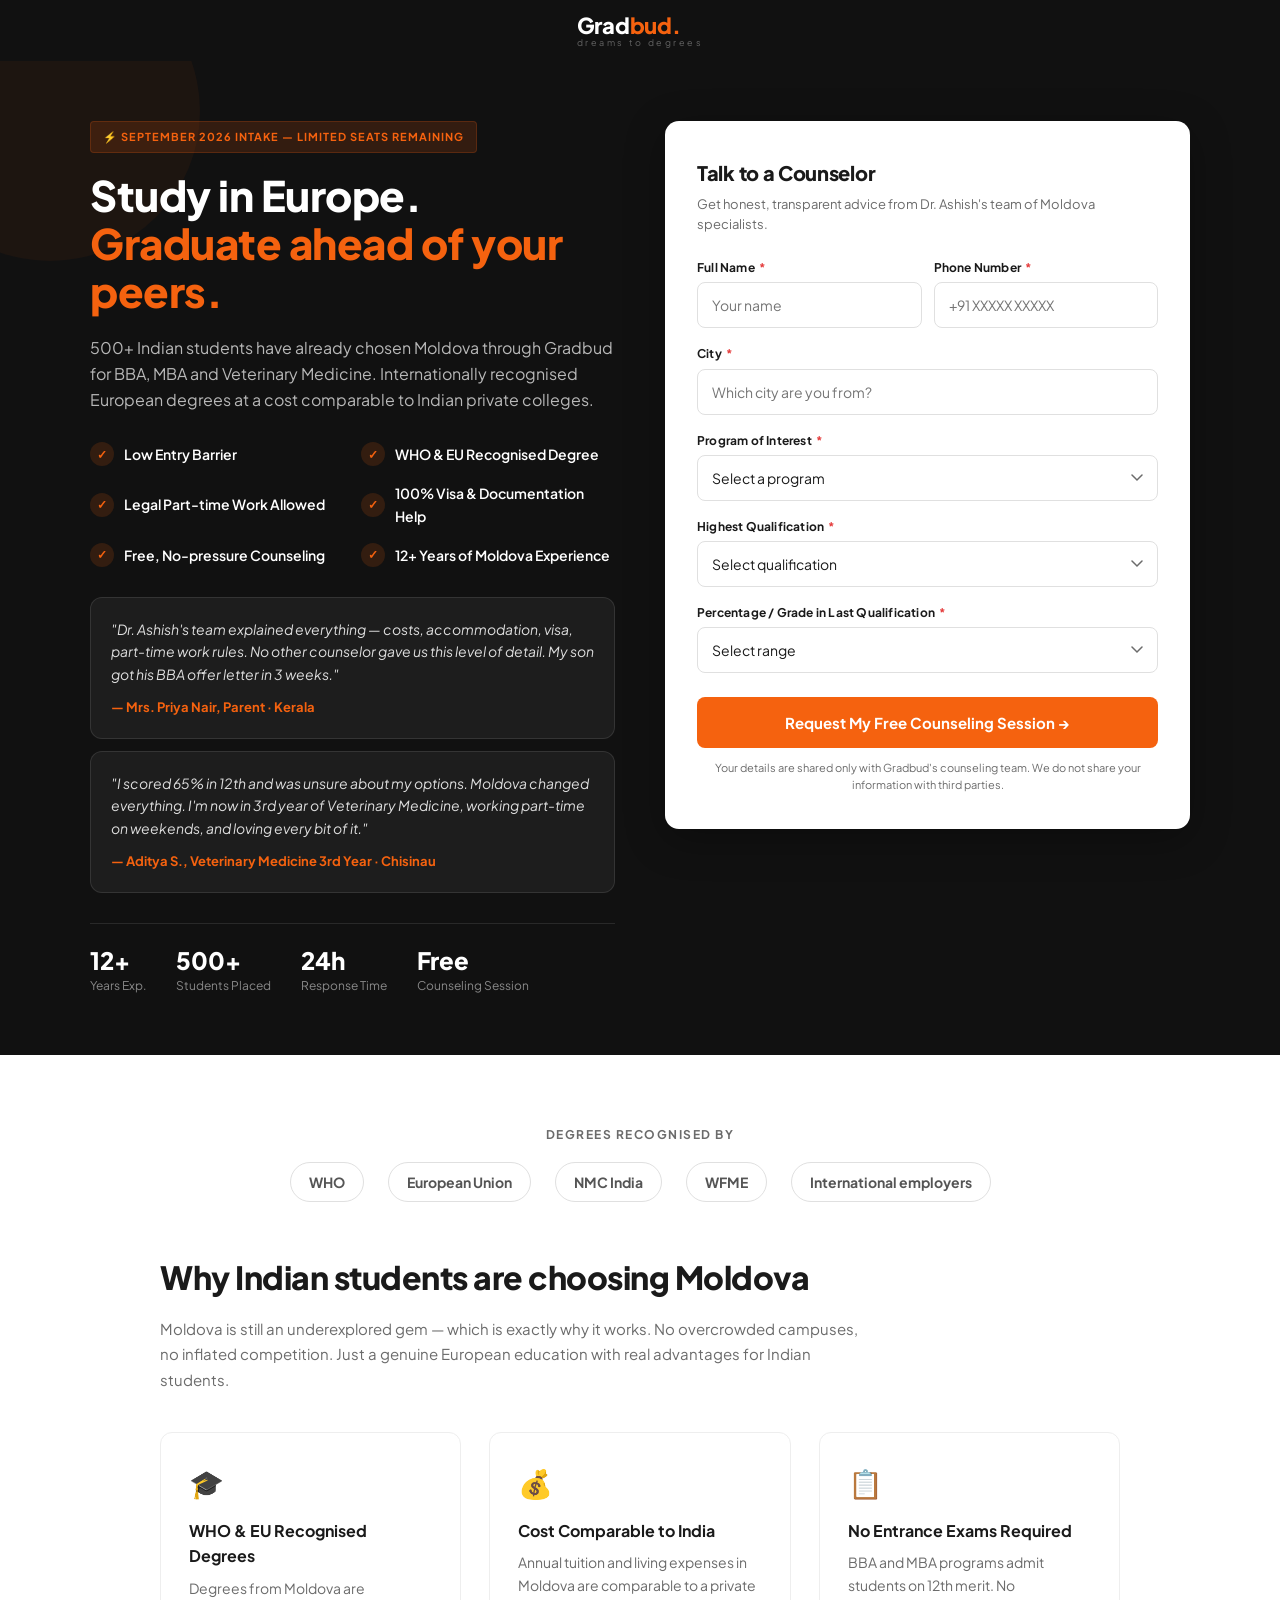
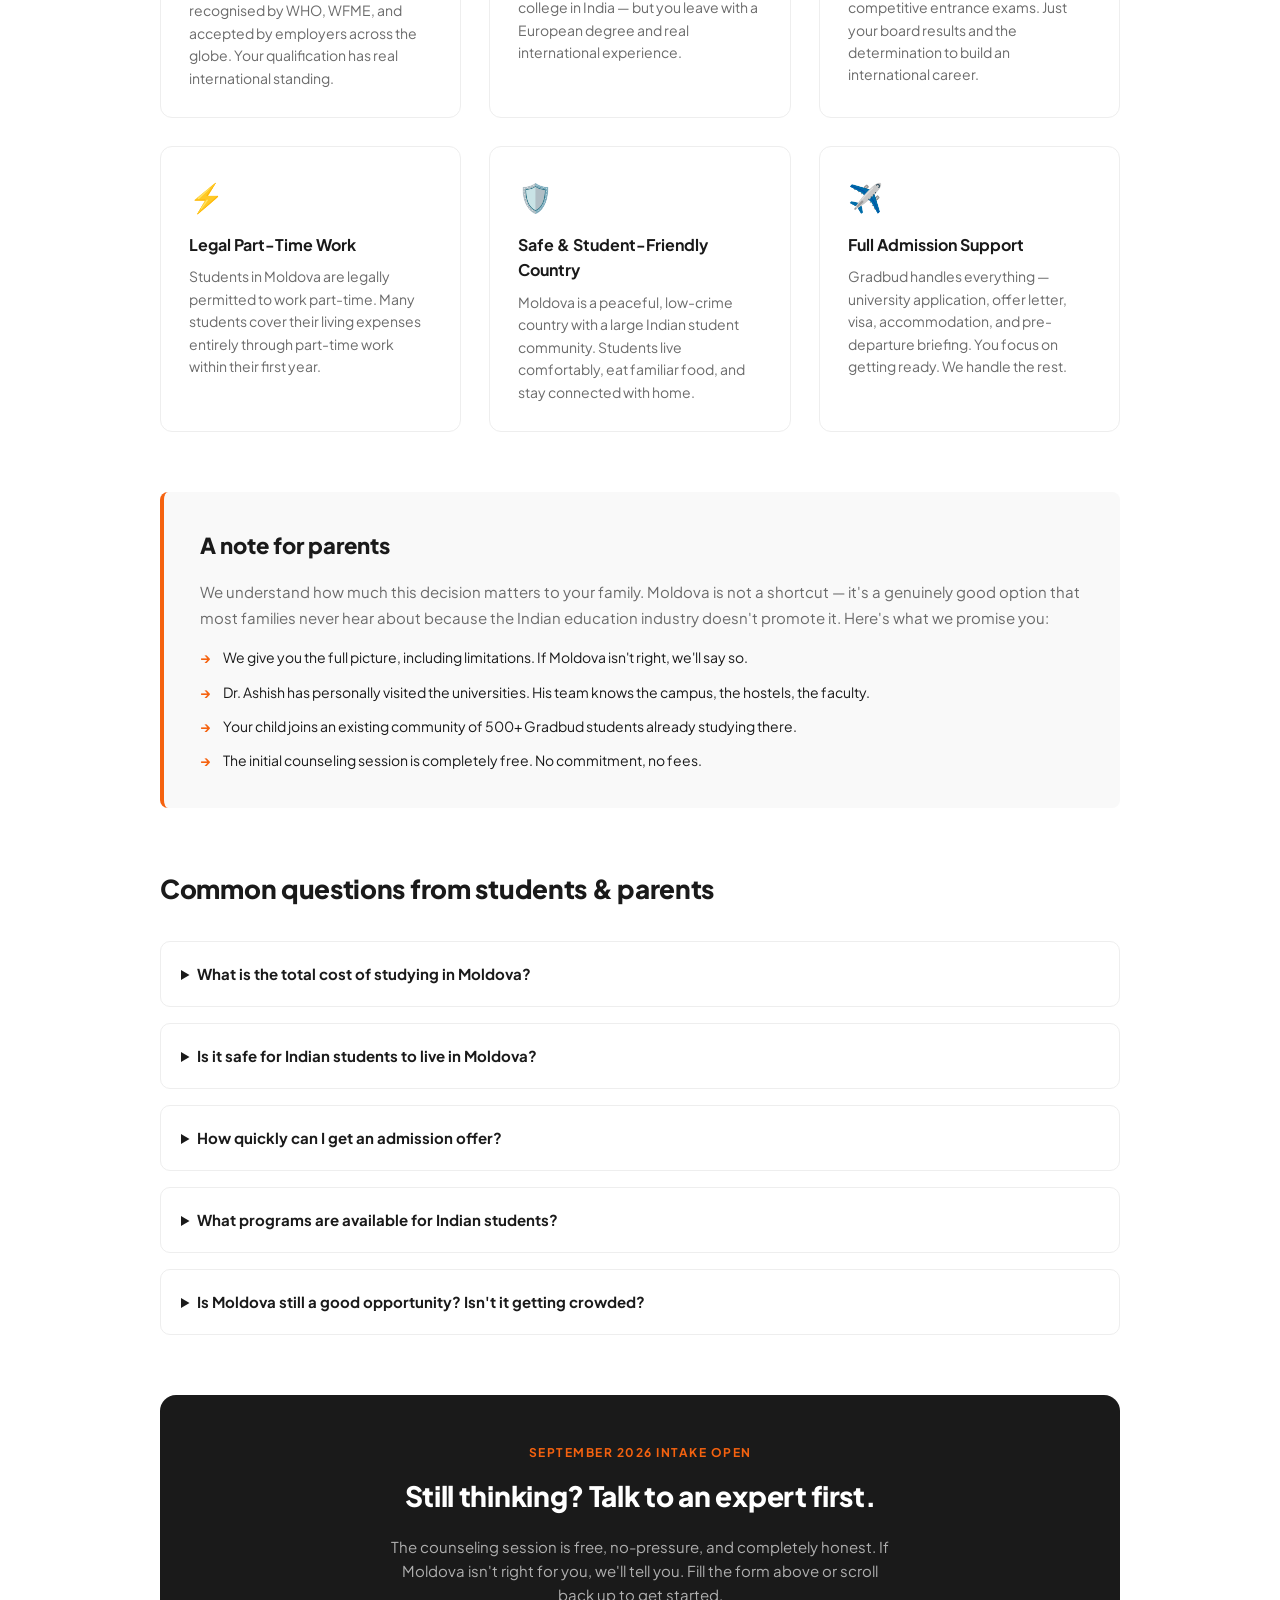
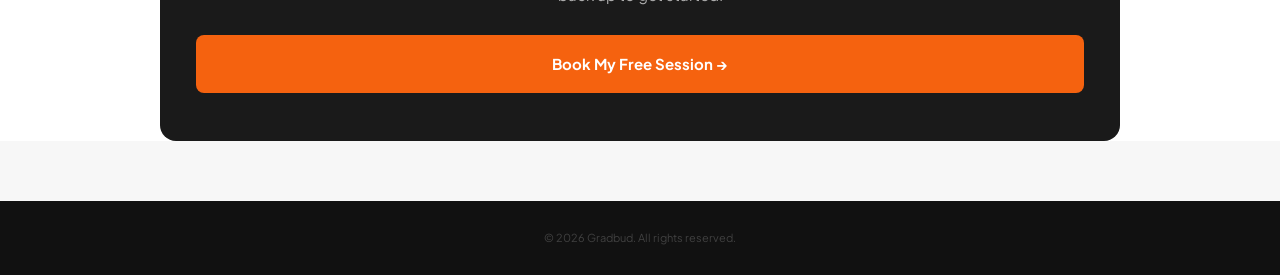
==== commit 9713718c: "Remove NEET mentions, update student count to 500+, refresh FAQ and copy for Moldova brand positioni" ====
--- a/leadform/index.html
+++ b/leadform/index.html
@@ -4,10 +4,10 @@
 <meta charset="UTF-8">
 <meta name="viewport" content="width=device-width, initial-scale=1.0">
 <title>Request Counseling — Gradbud</title>
-<meta name="description" content="Talk to Dr. Ashish's team about studying MBBS, BBA, or MBA in Moldova. Get honest, transparent advice for Indian students.">
-<meta name="keywords" content="study in Moldova counseling, MBBS in Moldova admission, Gradbud contact, study abroad consultation">
+<meta name="description" content="Talk to Dr. Ashish's team about studying BBA, MBA, or Veterinary Medicine in Moldova. Get honest, transparent advice for Indian students.">
+<meta name="keywords" content="study in Moldova counseling, BBA in Moldova admission, Gradbud contact, study abroad consultation">
 <meta property="og:title" content="Request Free Counseling — Gradbud">
-<meta property="og:description" content="Get honest advice on studying in Moldova. No entrance exams, European degrees, and part-time work options.">
+<meta property="og:description" content="Get honest advice on studying in Moldova. European degrees, affordable costs, and part-time work options.">
 <meta property="og:type" content="website">
 <meta property="og:url" content="https://gradbud.example.com/leadform">
 <link href="https://fonts.googleapis.com/css2?family=Plus+Jakarta+Sans:wght@400;500;600;700;800&display=swap" rel="stylesheet">
@@ -173,10 +173,10 @@
       <div class="landing-text">
         <div class="hero-eyebrow">⚡ September 2026 Intake — Limited Seats Remaining</div>
         <h1>Study in Europe. <em>Graduate ahead of your peers.</em></h1>
-        <p class="lead-desc">15,000+ Indian students have already chosen Moldova for BBA, MBA, Veterinary Medicine &amp; MBBS. Internationally recognised degrees. No entrance exam. Cost comparable to Indian private colleges.</p>
+        <p class="lead-desc">500+ Indian students have already chosen Moldova through Gradbud for BBA, MBA and Veterinary Medicine. Internationally recognised European degrees at a cost comparable to Indian private colleges.</p>
         
         <div class="landing-trust">
-          <div class="trust-point"><div class="trust-icon">✓</div> No NEET / No Entrance Exam</div>
+          <div class="trust-point"><div class="trust-icon">✓</div> Low Entry Barrier</div>
           <div class="trust-point"><div class="trust-icon">✓</div> WHO &amp; EU Recognised Degree</div>
           <div class="trust-point"><div class="trust-icon">✓</div> Legal Part-time Work Allowed</div>
           <div class="trust-point"><div class="trust-icon">✓</div> 100% Visa &amp; Documentation Help</div>
@@ -190,8 +190,8 @@
         </div>
 
         <div class="testimonial-box" style="margin-top: 12px;">
-          <p class="testimonial-quote">"I scored 65% in 12th and thought my options were over. Moldova changed that. I'm now in 3rd year of MBBS and working part-time on weekends."</p>
-          <div class="testimonial-author">— Aditya S., MBBS 3rd Year · Chisinau</div>
+          <p class="testimonial-quote">"I scored 65% in 12th and was unsure about my options. Moldova changed everything. I'm now in 3rd year of Veterinary Medicine, working part-time on weekends, and loving every bit of it."</p>
+          <div class="testimonial-author">— Aditya S., Veterinary Medicine 3rd Year · Chisinau</div>
         </div>
 
         <div class="trust-stats">
@@ -200,7 +200,7 @@
             <div class="stat-label">Years Exp.</div>
           </div>
           <div class="stat">
-            <div class="stat-num">15,000+</div>
+            <div class="stat-num">500+</div>
             <div class="stat-label">Students Placed</div>
           </div>
           <div class="stat">
@@ -305,14 +305,14 @@
       </div>
 
       <!-- Why Moldova grid -->
-      <h2 style="font-weight: 800; font-size: 32px; color: var(--black); margin-bottom: 12px; letter-spacing: -0.5px;">Why 15,000+ Indian students chose Moldova</h2>
-      <p style="font-size: 15px; color: var(--muted); line-height: 1.7; margin-bottom: 40px; max-width: 700px;">Moldova has quietly become the most sensible European study destination for Indian students — combining globally recognised degrees, affordable costs, and the legal right to work part-time.</p>
+      <h2 style="font-weight: 800; font-size: 32px; color: var(--black); margin-bottom: 12px; letter-spacing: -0.5px;">Why Indian students are choosing Moldova</h2>
+      <p style="font-size: 15px; color: var(--muted); line-height: 1.7; margin-bottom: 40px; max-width: 700px;">Moldova is still an underexplored gem — which is exactly why it works. No overcrowded campuses, no inflated competition. Just a genuine European education with real advantages for Indian students.</p>
 
       <div style="display: grid; grid-template-columns: repeat(auto-fit, minmax(260px, 1fr)); gap: 28px; margin-bottom: 60px;">
         <div style="padding: 28px; border: 1.5px solid #eee; border-radius: 12px;">
           <div style="font-size: 28px; margin-bottom: 12px;">🎓</div>
           <h3 style="font-size: 16px; font-weight: 700; color: var(--black); margin-bottom: 8px;">WHO &amp; EU Recognised Degrees</h3>
-          <p style="font-size: 14px; color: var(--muted); line-height: 1.6;">MBBS and Veterinary degrees from Moldova are recognised by WHO, WFME, and the National Medical Commission of India. Your degree works globally.</p>
+          <p style="font-size: 14px; color: var(--muted); line-height: 1.6;">Degrees from Moldova are recognised by WHO, WFME, and accepted by employers across the globe. Your qualification has real international standing.</p>
         </div>
         <div style="padding: 28px; border: 1.5px solid #eee; border-radius: 12px;">
           <div style="font-size: 28px; margin-bottom: 12px;">💰</div>
@@ -322,7 +322,7 @@
         <div style="padding: 28px; border: 1.5px solid #eee; border-radius: 12px;">
           <div style="font-size: 28px; margin-bottom: 12px;">📋</div>
           <h3 style="font-size: 16px; font-weight: 700; color: var(--black); margin-bottom: 8px;">No Entrance Exams Required</h3>
-          <p style="font-size: 14px; color: var(--muted); line-height: 1.6;">BBA and MBA programs admit students on 12th merit. No NEET, no aptitude tests. Just your board results and the determination to grow.</p>
+          <p style="font-size: 14px; color: var(--muted); line-height: 1.6;">BBA and MBA programs admit students on 12th merit. No competitive entrance exams. Just your board results and the determination to build an international career.</p>
         </div>
         <div style="padding: 28px; border: 1.5px solid #eee; border-radius: 12px;">
           <div style="font-size: 28px; margin-bottom: 12px;">⚡</div>
@@ -357,10 +357,6 @@
       <h2 style="font-size: 26px; font-weight: 800; color: var(--black); margin-bottom: 32px; letter-spacing: -0.3px;">Common questions from students &amp; parents</h2>
       <div style="display: flex; flex-direction: column; gap: 16px; margin-bottom: 60px;">
         <details style="border: 1.5px solid #eee; border-radius: 10px; padding: 20px;">
-          <summary style="font-size: 15px; font-weight: 700; color: var(--black); cursor: pointer;">Is an MBBS from Moldova valid in India?</summary>
-          <p style="margin-top: 14px; font-size: 14px; color: var(--muted); line-height: 1.6;">Yes. Moldova's medical universities are WHO-listed and recognised by the National Medical Commission (NMC) of India. Graduates need to clear the FMGE/NExT exam to practice in India, which is the same requirement for all foreign medical graduates.</p>
-        </details>
-        <details style="border: 1.5px solid #eee; border-radius: 10px; padding: 20px;">
           <summary style="font-size: 15px; font-weight: 700; color: var(--black); cursor: pointer;">What is the total cost of studying in Moldova?</summary>
           <p style="margin-top: 14px; font-size: 14px; color: var(--muted); line-height: 1.6;">Total costs (tuition + accommodation + living) typically range from ₹5–8 lakhs per year depending on the program. This is comparable to — and often lower than — private colleges in India, with the added benefit of a European degree and international exposure.</p>
         </details>
@@ -369,12 +365,16 @@
           <p style="margin-top: 14px; font-size: 14px; color: var(--muted); line-height: 1.6;">Moldova is consistently ranked as one of the safer Eastern European countries. There is a well-established Indian student community, and most students find the local population welcoming and friendly.</p>
         </details>
         <details style="border: 1.5px solid #eee; border-radius: 10px; padding: 20px;">
-          <summary style="font-size: 15px; font-weight: 700; color: var(--black); cursor: pointer;">Do I need NEET to apply for MBBS in Moldova?</summary>
-          <p style="margin-top: 14px; font-size: 14px; color: var(--muted); line-height: 1.6;">While NEET qualification is typically needed to be eligible to study MBBS abroad (as per NMC norms), you do NOT need to crack the NEET cut-off for government seats in India. Our counselors will guide you on the exact requirements based on your specific score and situation.</p>
+          <summary style="font-size: 15px; font-weight: 700; color: var(--black); cursor: pointer;">How quickly can I get an admission offer?</summary>
+          <p style="margin-top: 14px; font-size: 14px; color: var(--muted); line-height: 1.6;">Once your documents are in order, offer letters from Moldovan universities are typically issued within 2–4 weeks. The visa process begins after that and usually takes another 4–6 weeks.</p>
         </details>
         <details style="border: 1.5px solid #eee; border-radius: 10px; padding: 20px;">
-          <summary style="font-size: 15px; font-weight: 700; color: var(--black); cursor: pointer;">How quickly can I get an admission offer?</summary>
-          <p style="margin-top: 14px; font-size: 14px; color: var(--muted); line-height: 1.6;">Once your documents are in order, offer letters from Moldovan universities are typically issued within 2–4 weeks. The visa process begins after that and usually takes another 4–6 weeks.</p>
+          <summary style="font-size: 15px; font-weight: 700; color: var(--black); cursor: pointer;">What programs are available for Indian students?</summary>
+          <p style="margin-top: 14px; font-size: 14px; color: var(--muted); line-height: 1.6;">Gradbud currently places students in BBA, MBA, and Veterinary Medicine programs in Moldova. All programs are offered at internationally recognised European universities with English-medium instruction.</p>
+        </details>
+        <details style="border: 1.5px solid #eee; border-radius: 10px; padding: 20px;">
+          <summary style="font-size: 15px; font-weight: 700; color: var(--black); cursor: pointer;">Is Moldova still a good opportunity? Isn't it getting crowded?</summary>
+          <p style="margin-top: 14px; font-size: 14px; color: var(--muted); line-height: 1.6;">That's exactly the point. Moldova is still relatively undiscovered compared to other study destinations, which means less competition, better student-to-faculty ratios, and a calmer campus environment. Gradbud's counselors can give you an honest current picture.</p>
         </details>
       </div>
 
